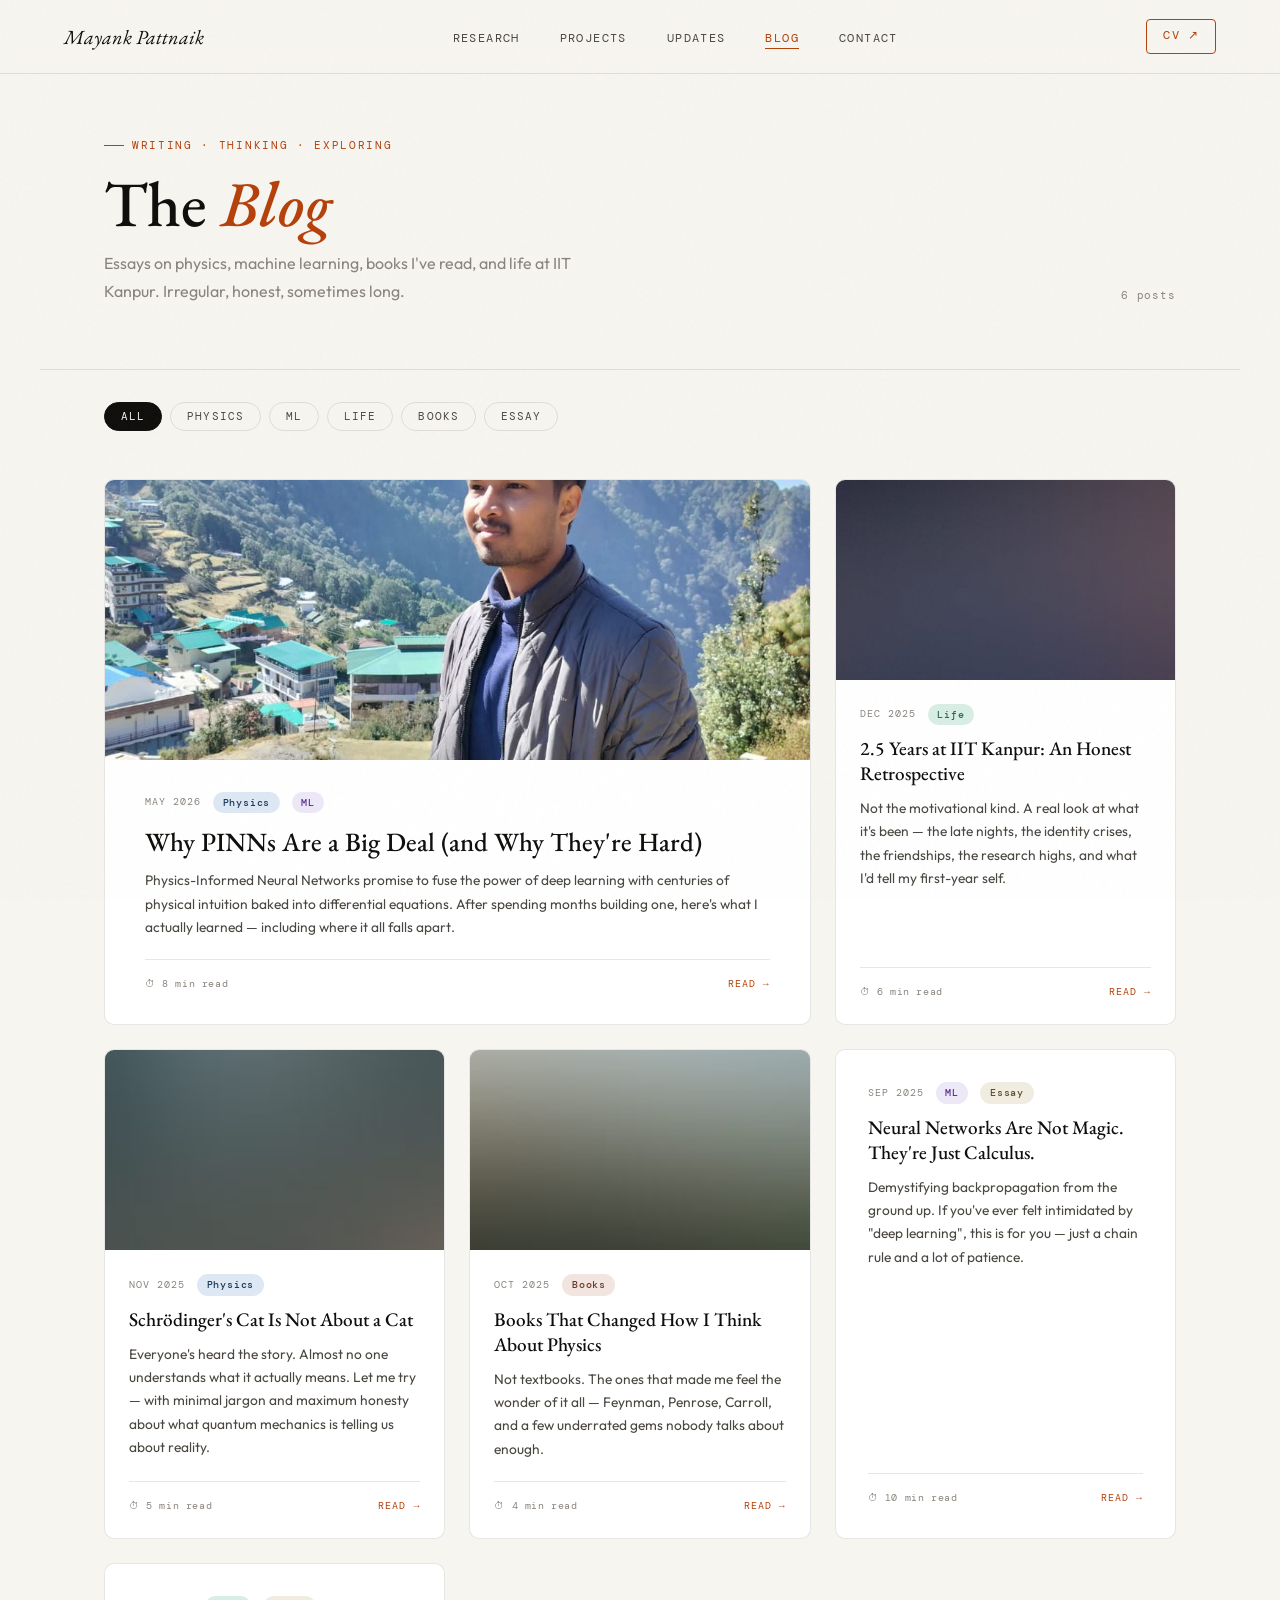
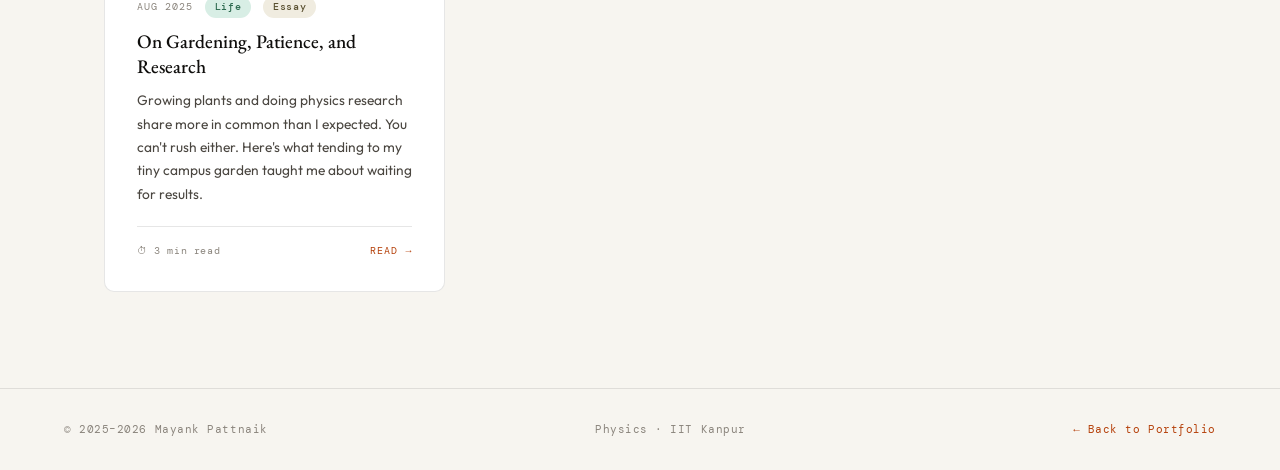
==== blog.html @ 72b33499 "New page added" ====
<!DOCTYPE html>
<html lang="en">
<head>
  <meta charset="UTF-8" />
  <meta name="viewport" content="width=device-width, initial-scale=1.0" />
  <title>Blog — Mayank Pattnaik</title>
  <link rel="preconnect" href="https://fonts.googleapis.com" />
  <link rel="preconnect" href="https://fonts.gstatic.com" crossorigin />
  <link href="https://fonts.googleapis.com/css2?family=EB+Garamond:ital,wght@0,400;0,500;0,600;1,400&family=DM+Mono:wght@300;400;500&family=Outfit:wght@300;400;500;600&display=swap" rel="stylesheet" />
  <style>
    *, *::before, *::after { box-sizing: border-box; margin: 0; padding: 0; }

    :root {
      --ink:      #0f0e0c;
      --ink-soft: #4a4640;
      --ink-mute: #8a847c;
      --paper:    #f7f5f0;
      --paper-2:  #eeeae2;
      --accent:   #b5400a;
      --line:     rgba(15,14,12,0.1);
      --r: 4px;
      --sans: 'Outfit', sans-serif;
      --serif: 'EB Garamond', serif;
      --mono: 'DM Mono', monospace;
    }

    html { scroll-behavior: smooth; }

    body {
      font-family: var(--sans);
      background: var(--paper);
      color: var(--ink);
      line-height: 1.6;
      overflow-x: hidden;
    }

    ::selection { background: var(--accent); color: #fff; }

    /* noise */
    body::before {
      content: '';
      position: fixed;
      inset: 0;
      background-image: url("data:image/svg+xml,%3Csvg viewBox='0 0 256 256' xmlns='http://www.w3.org/2000/svg'%3E%3Cfilter id='n'%3E%3CfeTurbulence type='fractalNoise' baseFrequency='0.9' numOctaves='4' stitchTiles='stitch'/%3E%3C/filter%3E%3Crect width='100%25' height='100%25' filter='url(%23n)' opacity='1'/%3E%3C/svg%3E");
      opacity: 0.025;
      pointer-events: none;
      z-index: 9999;
    }

    /* ── Nav ── */
    nav {
      position: fixed;
      top: 0; left: 0; right: 0;
      z-index: 100;
      display: flex;
      align-items: center;
      justify-content: space-between;
      padding: 1.2rem 4rem;
      background: rgba(247,245,240,0.88);
      backdrop-filter: blur(12px);
      border-bottom: 1px solid var(--line);
      transition: padding 0.3s;
    }

    .nav-logo {
      font-family: var(--serif);
      font-size: 1.25rem;
      font-style: italic;
      color: var(--ink);
      text-decoration: none;
    }

    .nav-links {
      display: flex;
      gap: 2.5rem;
      list-style: none;
    }

    .nav-links a {
      font-family: var(--mono);
      font-size: 0.72rem;
      font-weight: 400;
      letter-spacing: 0.12em;
      text-transform: uppercase;
      color: var(--ink-soft);
      text-decoration: none;
      position: relative;
      transition: color 0.2s;
    }

    .nav-links a::after {
      content: '';
      position: absolute;
      bottom: -3px; left: 0;
      width: 0; height: 1px;
      background: var(--accent);
      transition: width 0.3s ease;
    }

    .nav-links a:hover, .nav-links a.active { color: var(--accent); }
    .nav-links a:hover::after, .nav-links a.active::after { width: 100%; }

    .nav-cv {
      font-family: var(--mono);
      font-size: 0.72rem;
      letter-spacing: 0.1em;
      text-transform: uppercase;
      color: var(--accent);
      text-decoration: none;
      border: 1px solid var(--accent);
      padding: 0.45rem 1rem;
      border-radius: var(--r);
      transition: background 0.2s, color 0.2s;
    }
    .nav-cv:hover { background: var(--accent); color: #fff; }

    /* ── Page Header ── */
    .page-header {
      padding: 8rem 4rem 4rem;
      max-width: 1200px;
      margin: 0 auto;
      display: grid;
      grid-template-columns: 1fr auto;
      align-items: end;
      gap: 2rem;
      border-bottom: 1px solid var(--line);
    }

    .page-tag {
      display: inline-flex;
      align-items: center;
      gap: 0.5rem;
      font-family: var(--mono);
      font-size: 0.7rem;
      letter-spacing: 0.15em;
      text-transform: uppercase;
      color: var(--accent);
      margin-bottom: 1rem;
    }

    .page-tag::before {
      content: '';
      width: 20px; height: 1px;
      background: var(--accent);
    }

    .page-title {
      font-family: var(--serif);
      font-size: clamp(2.5rem, 5vw, 4.5rem);
      font-weight: 500;
      line-height: 1.05;
      color: var(--ink);
    }

    .page-title em {
      font-style: italic;
      color: var(--accent);
    }

    .page-sub {
      font-size: 1rem;
      color: var(--ink-mute);
      margin-top: 0.8rem;
      max-width: 520px;
      line-height: 1.7;
    }

    .post-count {
      font-family: var(--mono);
      font-size: 0.7rem;
      color: var(--ink-mute);
      letter-spacing: 0.08em;
      text-align: right;
    }

    /* ── Filter Tabs ── */
    .filter-bar {
      max-width: 1200px;
      margin: 0 auto;
      padding: 2rem 4rem 0;
      display: flex;
      gap: 0.5rem;
      flex-wrap: wrap;
    }

    .filter-btn {
      font-family: var(--mono);
      font-size: 0.68rem;
      letter-spacing: 0.1em;
      text-transform: uppercase;
      padding: 0.4rem 1rem;
      border: 1px solid var(--line);
      border-radius: 999px;
      background: transparent;
      color: var(--ink-soft);
      cursor: pointer;
      transition: background 0.2s, color 0.2s, border-color 0.2s;
    }

    .filter-btn:hover,
    .filter-btn.active {
      background: var(--ink);
      color: var(--paper);
      border-color: var(--ink);
    }

    .filter-btn[data-tag="Physics"].active { background: #1a3a5c; border-color: #1a3a5c; }
    .filter-btn[data-tag="ML"].active      { background: #5c2d91; border-color: #5c2d91; }
    .filter-btn[data-tag="Life"].active    { background: #2d6a4f; border-color: #2d6a4f; }
    .filter-btn[data-tag="Books"].active   { background: #6b3a2a; border-color: #6b3a2a; }

    /* ── Blog Grid ── */
    .blog-grid {
      max-width: 1200px;
      margin: 0 auto;
      padding: 3rem 4rem 6rem;
      display: grid;
      grid-template-columns: repeat(3, 1fr);
      gap: 1.5rem;
    }

    /* Featured post spans 2 cols */
    .post-card[data-featured="true"] {
      grid-column: span 2;
    }

    .post-card {
      background: #fff;
      border: 1px solid var(--line);
      border-radius: 10px;
      overflow: hidden;
      display: flex;
      flex-direction: column;
      transition: transform 0.3s ease, box-shadow 0.3s ease;
      cursor: pointer;
    }

    .post-card:hover {
      transform: translateY(-6px);
      box-shadow: 0 16px 48px rgba(0,0,0,0.1);
    }

    .post-card[data-featured="true"] .post-body {
      padding: 2rem 2.5rem;
    }

    .post-img {
      width: 100%;
      height: 200px;
      object-fit: cover;
      display: block;
      transition: transform 0.5s ease;
    }

    .post-card[data-featured="true"] .post-img {
      height: 280px;
    }

    .post-card:hover .post-img {
      transform: scale(1.03);
    }

    .post-img-wrap {
      overflow: hidden;
      flex-shrink: 0;
    }

    .post-body {
      padding: 1.5rem;
      display: flex;
      flex-direction: column;
      flex: 1;
    }

    .post-meta {
      display: flex;
      align-items: center;
      gap: 0.75rem;
      margin-bottom: 0.75rem;
      flex-wrap: wrap;
    }

    .post-date {
      font-family: var(--mono);
      font-size: 0.63rem;
      letter-spacing: 0.1em;
      text-transform: uppercase;
      color: var(--ink-mute);
    }

    .post-tag {
      font-family: var(--mono);
      font-size: 0.6rem;
      letter-spacing: 0.08em;
      padding: 0.2rem 0.6rem;
      border-radius: 999px;
      font-weight: 500;
    }

    .tag-Physics { background: #dde8f4; color: #1a3a5c; }
    .tag-ML      { background: #ede8f7; color: #5c2d91; }
    .tag-Life    { background: #d8eee5; color: #2d6a4f; }
    .tag-Books   { background: #f2e4de; color: #6b3a2a; }
    .tag-Essay   { background: #f0ece0; color: #5a5030; }

    .post-title {
      font-family: var(--serif);
      font-size: 1.2rem;
      font-weight: 500;
      color: var(--ink);
      line-height: 1.3;
      margin-bottom: 0.6rem;
      transition: color 0.2s;
    }

    .post-card[data-featured="true"] .post-title {
      font-size: 1.65rem;
    }

    .post-card:hover .post-title { color: var(--accent); }

    .post-excerpt {
      font-size: 0.86rem;
      color: var(--ink-soft);
      line-height: 1.7;
      flex: 1;
    }

    .post-footer {
      display: flex;
      align-items: center;
      justify-content: space-between;
      margin-top: 1.25rem;
      padding-top: 1rem;
      border-top: 1px solid var(--line);
    }

    .read-time {
      font-family: var(--mono);
      font-size: 0.62rem;
      color: var(--ink-mute);
      letter-spacing: 0.06em;
    }

    .read-more {
      font-family: var(--mono);
      font-size: 0.62rem;
      letter-spacing: 0.1em;
      text-transform: uppercase;
      color: var(--accent);
      display: flex;
      align-items: center;
      gap: 0.3rem;
      transition: gap 0.2s;
    }

    .post-card:hover .read-more { gap: 0.55rem; }

    /* empty state */
    .empty-state {
      grid-column: 1 / -1;
      text-align: center;
      padding: 5rem 2rem;
      display: none;
    }

    .empty-state.visible { display: block; }

    .empty-icon { font-size: 3rem; margin-bottom: 1rem; }

    .empty-title {
      font-family: var(--serif);
      font-size: 1.5rem;
      color: var(--ink);
      margin-bottom: 0.5rem;
    }

    .empty-sub {
      font-size: 0.9rem;
      color: var(--ink-mute);
    }

    /* ── Modal ── */
    .modal-overlay {
      position: fixed;
      inset: 0;
      background: rgba(15,14,12,0.6);
      backdrop-filter: blur(6px);
      z-index: 200;
      display: flex;
      align-items: center;
      justify-content: center;
      padding: 2rem;
      opacity: 0;
      pointer-events: none;
      transition: opacity 0.3s;
    }

    .modal-overlay.open {
      opacity: 1;
      pointer-events: all;
    }

    .modal {
      background: var(--paper);
      border-radius: 12px;
      max-width: 720px;
      width: 100%;
      max-height: 85vh;
      overflow-y: auto;
      transform: translateY(24px);
      transition: transform 0.3s;
    }

    .modal-overlay.open .modal { transform: translateY(0); }

    .modal-img {
      width: 100%;
      height: 260px;
      object-fit: cover;
      display: block;
      border-radius: 12px 12px 0 0;
    }

    .modal-body { padding: 2.5rem; }

    .modal-meta {
      display: flex;
      gap: 0.75rem;
      align-items: center;
      margin-bottom: 1.25rem;
      flex-wrap: wrap;
    }

    .modal-title {
      font-family: var(--serif);
      font-size: 2rem;
      font-weight: 500;
      line-height: 1.2;
      color: var(--ink);
      margin-bottom: 1.25rem;
    }

    .modal-content {
      font-size: 1rem;
      color: var(--ink-soft);
      line-height: 1.85;
    }

    .modal-content p { margin-bottom: 1rem; }

    .modal-content p:last-child { margin-bottom: 0; }

    .modal-close {
      position: sticky;
      top: 1rem;
      float: right;
      margin: 1rem 1rem 0 0;
      width: 36px; height: 36px;
      border-radius: 50%;
      border: 1px solid var(--line);
      background: var(--paper);
      font-size: 1.2rem;
      cursor: pointer;
      display: flex;
      align-items: center;
      justify-content: center;
      color: var(--ink-mute);
      transition: background 0.2s, color 0.2s;
      z-index: 10;
    }

    .modal-close:hover { background: var(--ink); color: #fff; }

    /* ── Footer ── */
    footer {
      border-top: 1px solid var(--line);
      padding: 2rem 4rem;
      display: flex;
      align-items: center;
      justify-content: space-between;
      font-family: var(--mono);
      font-size: 0.68rem;
      color: var(--ink-mute);
      letter-spacing: 0.05em;
    }

    /* ── Reveal animation ── */
    .reveal {
      opacity: 0;
      transform: translateY(24px);
      transition: opacity 0.6s ease, transform 0.6s ease;
    }
    .reveal.visible { opacity: 1; transform: translateY(0); }

    /* ── Hidden posts ── */
    .post-card.hidden { display: none; }

    /* ── Responsive ── */
    @media (max-width: 900px) {
      nav { padding: 1rem 1.5rem; }
      .nav-links { display: none; }
      .page-header { padding: 6rem 1.5rem 2.5rem; grid-template-columns: 1fr; }
      .filter-bar { padding: 1.5rem 1.5rem 0; }
      .blog-grid { padding: 2rem 1.5rem 4rem; grid-template-columns: 1fr; }
      .post-card[data-featured="true"] { grid-column: span 1; }
      footer { padding: 1.5rem; flex-direction: column; gap: 0.5rem; text-align: center; }
    }
  </style>
</head>
<body>

  <!-- ── Nav ── -->
  <nav>
    <a href="index.html" class="nav-logo">Mayank Pattnaik</a>
    <ul class="nav-links">
      <li><a href="index.html#research">Research</a></li>
      <li><a href="index.html#projects">Projects</a></li>
      <li><a href="index.html#updates">Updates</a></li>
      <li><a href="blog.html" class="active">Blog</a></li>
      <li><a href="index.html#contact">Contact</a></li>
    </ul>
    <a href="https://drive.google.com/file/d/1lxhaxNELq7_NFgHO3gSdHbSl__xbtHhi/view?usp=sharing" target="_blank" class="nav-cv">CV ↗</a>
  </nav>

  <!-- ── Page Header ── -->
  <div class="page-header reveal">
    <div>
      <div class="page-tag">Writing · Thinking · Exploring</div>
      <h1 class="page-title">The <em>Blog</em></h1>
      <p class="page-sub">Essays on physics, machine learning, books I've read, and life at IIT Kanpur. Irregular, honest, sometimes long.</p>
    </div>
    <div class="post-count" id="post-count">— posts</div>
  </div>

  <!-- ── Filter Bar ── -->
  <div class="filter-bar">
    <button class="filter-btn active" data-tag="All">All</button>
    <button class="filter-btn" data-tag="Physics">Physics</button>
    <button class="filter-btn" data-tag="ML">ML</button>
    <button class="filter-btn" data-tag="Life">Life</button>
    <button class="filter-btn" data-tag="Books">Books</button>
    <button class="filter-btn" data-tag="Essay">Essay</button>
  </div>

  <!-- ── Blog Grid ── -->
  <div class="blog-grid" id="blog-grid">

    <!-- Post 1 – Featured -->
    <article class="post-card reveal" data-featured="true" data-tags="Physics,ML">
      <div class="post-img-wrap">
        <img src="images/pic01a.jpg" alt="PINNs" class="post-img" />
      </div>
      <div class="post-body">
        <div class="post-meta">
          <span class="post-date">May 2026</span>
          <span class="post-tag tag-Physics">Physics</span>
          <span class="post-tag tag-ML">ML</span>
        </div>
        <div class="post-title">Why PINNs Are a Big Deal (and Why They're Hard)</div>
        <p class="post-excerpt">Physics-Informed Neural Networks promise to fuse the power of deep learning with centuries of physical intuition baked into differential equations. After spending months building one, here's what I actually learned — including where it all falls apart.</p>
        <div class="post-footer">
          <span class="read-time">⏱ 8 min read</span>
          <span class="read-more">Read →</span>
        </div>
      </div>
    </article>

    <!-- Post 2 -->
    <article class="post-card reveal" data-tags="Life">
      <div class="post-img-wrap">
        <img src="images/pic04.jpg" alt="IIT Life" class="post-img" />
      </div>
      <div class="post-body">
        <div class="post-meta">
          <span class="post-date">Dec 2025</span>
          <span class="post-tag tag-Life">Life</span>
        </div>
        <div class="post-title">2.5 Years at IIT Kanpur: An Honest Retrospective</div>
        <p class="post-excerpt">Not the motivational kind. A real look at what it's been — the late nights, the identity crises, the friendships, the research highs, and what I'd tell my first-year self.</p>
        <div class="post-footer">
          <span class="read-time">⏱ 6 min read</span>
          <span class="read-more">Read →</span>
        </div>
      </div>
    </article>

    <!-- Post 3 -->
    <article class="post-card reveal" data-tags="Physics">
      <div class="post-img-wrap">
        <img src="images/pic05.jpg" alt="Quantum" class="post-img" />
      </div>
      <div class="post-body">
        <div class="post-meta">
          <span class="post-date">Nov 2025</span>
          <span class="post-tag tag-Physics">Physics</span>
        </div>
        <div class="post-title">Schrödinger's Cat Is Not About a Cat</div>
        <p class="post-excerpt">Everyone's heard the story. Almost no one understands what it actually means. Let me try — with minimal jargon and maximum honesty about what quantum mechanics is telling us about reality.</p>
        <div class="post-footer">
          <span class="read-time">⏱ 5 min read</span>
          <span class="read-more">Read →</span>
        </div>
      </div>
    </article>

    <!-- Post 4 -->
    <article class="post-card reveal" data-tags="Books">
      <div class="post-img-wrap">
        <img src="images/pic06.jpg" alt="Books" class="post-img" />
      </div>
      <div class="post-body">
        <div class="post-meta">
          <span class="post-date">Oct 2025</span>
          <span class="post-tag tag-Books">Books</span>
        </div>
        <div class="post-title">Books That Changed How I Think About Physics</div>
        <p class="post-excerpt">Not textbooks. The ones that made me feel the wonder of it all — Feynman, Penrose, Carroll, and a few underrated gems nobody talks about enough.</p>
        <div class="post-footer">
          <span class="read-time">⏱ 4 min read</span>
          <span class="read-more">Read →</span>
        </div>
      </div>
    </article>

    <!-- Post 5 -->
    <article class="post-card reveal" data-tags="ML,Essay">
      <div class="post-body" style="padding:2rem;">
        <div class="post-meta">
          <span class="post-date">Sep 2025</span>
          <span class="post-tag tag-ML">ML</span>
          <span class="post-tag tag-Essay">Essay</span>
        </div>
        <div class="post-title">Neural Networks Are Not Magic. They're Just Calculus.</div>
        <p class="post-excerpt">Demystifying backpropagation from the ground up. If you've ever felt intimidated by "deep learning", this is for you — just a chain rule and a lot of patience.</p>
        <div class="post-footer">
          <span class="read-time">⏱ 10 min read</span>
          <span class="read-more">Read →</span>
        </div>
      </div>
    </article>

    <!-- Post 6 -->
    <article class="post-card reveal" data-tags="Life,Essay">
      <div class="post-body" style="padding:2rem;">
        <div class="post-meta">
          <span class="post-date">Aug 2025</span>
          <span class="post-tag tag-Life">Life</span>
          <span class="post-tag tag-Essay">Essay</span>
        </div>
        <div class="post-title">On Gardening, Patience, and Research</div>
        <p class="post-excerpt">Growing plants and doing physics research share more in common than I expected. You can't rush either. Here's what tending to my tiny campus garden taught me about waiting for results.</p>
        <div class="post-footer">
          <span class="read-time">⏱ 3 min read</span>
          <span class="read-more">Read →</span>
        </div>
      </div>
    </article>

    <!-- Empty State -->
    <div class="empty-state" id="empty-state">
      <div class="empty-icon">🔭</div>
      <div class="empty-title">No posts in this category yet</div>
      <p class="empty-sub">Check back soon — more writing is on the way.</p>
    </div>

  </div>

  <!-- ── Modal ── -->
  <div class="modal-overlay" id="modal-overlay">
    <div class="modal" id="modal">
      <button class="modal-close" id="modal-close">✕</button>
      <img src="" alt="" class="modal-img" id="modal-img" style="display:none;" />
      <div class="modal-body">
        <div class="modal-meta" id="modal-meta"></div>
        <div class="modal-title" id="modal-title"></div>
        <div class="modal-content" id="modal-content"></div>
      </div>
    </div>
  </div>

  <!-- ── Footer ── -->
  <footer>
    <span>© 2025–2026 Mayank Pattnaik</span>
    <span>Physics · IIT Kanpur</span>
    <a href="index.html" style="color:var(--accent);text-decoration:none;">← Back to Portfolio</a>
  </footer>

  <script>
    // ── Post content data ──────────────────────────────────────────
    const postContent = [
      {
        title: "Why PINNs Are a Big Deal (and Why They're Hard)",
        date: "May 2026",
        tags: ["Physics", "ML"],
        img: "images/pic01a.jpg",
        readTime: "8 min read",
        body: `
          <p>Physics-Informed Neural Networks — or PINNs — occupy a peculiar and exciting space in modern machine learning. On one hand, they are neural networks: universal function approximators trained via gradient descent. On the other, they are deeply tied to the physics of a problem through the loss function, which encodes the governing differential equations directly.</p>
          <p>When I started my project on applying PINNs to dynamic oscillator systems, I thought it would be a matter of plugging in the equations and watching the network learn. I was wrong — beautifully, instructively wrong.</p>
          <p>The core idea is elegant. A PINN is trained not just to match data, but to satisfy a PDE (or ODE) at a set of "collocation points" sampled in the domain. The physics residual — how much the network's output violates the equation — becomes part of the loss. This is what makes PINNs different: they don't need labeled training data at every point. The physics fills in the gaps.</p>
          <p>But here's where it gets tricky. The loss landscape of a PINN is far more complex than a standard regression network. You're balancing multiple competing objectives — the data loss, the physics loss, and the boundary/initial condition loss — and they don't always agree on what the network should do. Hyper-parameter sensitivity is brutal. Learning rate, collocation point density, network depth — all of it matters enormously.</p>
          <p>Still, when it works, it's genuinely magical. Watching a network learn the trajectory of a damped oscillator without ever seeing labeled intermediate states — just from the differential equation and a few initial conditions — felt like a small miracle. I'm convinced PINNs are going to be increasingly important in scientific computing. The rough edges will smooth out.</p>
        `
      },
      {
        title: "2.5 Years at IIT Kanpur: An Honest Retrospective",
        date: "Dec 2025",
        tags: ["Life"],
        img: "images/pic04.jpg",
        readTime: "6 min read",
        body: `
          <p>I'm not going to write the version of this post that sounds like a LinkedIn highlight reel. You've read enough of those. This is the honest one.</p>
          <p>IIT Kanpur is extraordinary, and it is exhausting. Those two things are not contradictory — in fact, they are deeply intertwined. The same environment that pushes you to grow past what you thought you could do will, on some days, make you question whether you belong here at all.</p>
          <p>My first year was survival mode. Adjusting to the pace, the culture, the sheer density of smart, driven people around you. It took me a long time to stop comparing myself and start building something that felt like mine.</p>
          <p>The research came in second year, almost by accident — a conversation after a lecture, a professor who took a chance, a problem that lit something up in me. That's when IIT Kanpur started feeling less like a gauntlet and more like the place I was supposed to be.</p>
          <p>Third year brought InterIIT, late nights, a 2nd place finish, and the strange pride of doing something hard with people you trust. It also brought a lot of quiet — time to read, to garden, to figure out what I actually want from physics and from life.</p>
          <p>If you're an incoming student reading this: it will be hard. That's not a warning, it's a promise. The hard parts are what shape you.</p>
        `
      },
      {
        title: "Schrödinger's Cat Is Not About a Cat",
        date: "Nov 2025",
        tags: ["Physics"],
        img: "images/pic05.jpg",
        readTime: "5 min read",
        body: `
          <p>Erwin Schrödinger didn't love cats. He invented the cat thought experiment to illustrate how absurd quantum mechanics becomes when you try to apply it to the macroscopic world — it was a reductio ad absurdum, not a statement about feline welfare.</p>
          <p>Here's the actual point. In quantum mechanics, a particle can exist in a superposition of states — spin up and spin down simultaneously — until it is measured. The act of measurement collapses the superposition into one definite outcome. This is weird, but it's experimentally confirmed at the atomic level.</p>
          <p>Schrödinger's question was: what happens when you link a quantum event to a macroscopic object? In his thought experiment, the decay of a radioactive atom (a quantum event) is connected to a mechanism that releases poison gas, which kills a cat. Before you open the box, the atom is in superposition — decayed and not-decayed. Does that mean the cat is simultaneously alive and dead?</p>
          <p>The point he was making: quantum mechanics, taken literally, predicts something absurd at human scales. Either the theory breaks down somewhere between atoms and cats, or our intuitions about reality are deeply wrong, or measurement means something very different than we think.</p>
          <p>We still don't have a fully satisfying answer. That's what makes it one of the most important unsolved questions in physics — not a fun piece of trivia, but a genuine wound in our understanding of the universe.</p>
        `
      },
      {
        title: "Books That Changed How I Think About Physics",
        date: "Oct 2025",
        tags: ["Books"],
        img: "images/pic06.jpg",
        readTime: "4 min read",
        body: `
          <p>The Feynman Lectures on Physics are the obvious one, so I'll mention them briefly and move on: yes, read them, no they are not as easy as people claim, yes they're worth it.</p>
          <p><em>The Road to Reality</em> by Roger Penrose is the book I return to most often. It's 1000 pages long, covers everything from complex numbers to quantum gravity, and does not condescend. Penrose trusts you to rise to the material. Not all of it will click on a first read. That's the point.</p>
          <p><em>Something Deeply Hidden</em> by Sean Carroll is the best popular treatment of the Many Worlds Interpretation I've encountered. Whether or not you buy the interpretation, Carroll's clarity about what quantum mechanics actually says — versus what popularisers claim it says — is genuinely useful.</p>
          <p><em>The Elegant Universe</em> by Brian Greene turned me onto string theory when I was 15. I'm more skeptical of it now than I was then, but the experience of reading a book that makes you feel the beauty of theoretical physics is irreplaceable.</p>
          <p>Underrated mention: <em>Quantum Theory Cannot Hurt You</em> by Marcus Chown. Short, funny, surprisingly accurate. Good for days when you need physics to feel fun again.</p>
        `
      },
      {
        title: "Neural Networks Are Not Magic. They're Just Calculus.",
        date: "Sep 2025",
        tags: ["ML", "Essay"],
        img: null,
        readTime: "10 min read",
        body: `
          <p>Somewhere along the way, "deep learning" acquired a mystique it doesn't deserve. People speak of neural networks as if they are black boxes operating on principles beyond human understanding. This is both wrong and unhelpful — especially for physicists, who already have all the mathematical tools they need.</p>
          <p>Let me build a neural network from scratch, conceptually, using nothing but things you probably already know.</p>
          <p>A neural network is a parameterized function. You put numbers in, apply a series of linear transformations and non-linearities, and get numbers out. The parameters — the weights and biases — are what the network "learns".</p>
          <p>Training is the process of adjusting those parameters to make the network's output match desired outputs on a dataset. We do this by defining a loss function — a scalar that measures how wrong the network is — and then computing its gradient with respect to all the parameters. This is backpropagation, and it is just the chain rule of calculus applied recursively through the network's layers.</p>
          <p>Gradient descent then nudges each parameter in the direction that reduces the loss. Do this enough times on enough data, and the network gets good at the task. That's it. No magic. Lots of linear algebra, lots of calculus, and a great deal of careful engineering around the details.</p>
          <p>The interesting questions — why do these networks generalize so well? why do they find good solutions in such high-dimensional spaces? — are genuinely hard and still open. But the mechanics are not mysterious.</p>
        `
      },
      {
        title: "On Gardening, Patience, and Research",
        date: "Aug 2025",
        tags: ["Life", "Essay"],
        img: null,
        readTime: "3 min read",
        body: `
          <p>I keep a small garden in my room at IIT Kanpur. A few pots on the windowsill: basil, a stubborn money plant, and something I grew from a mystery seed that turned out to be tomatoes. Nobody told me academic life would involve tending plants, but here we are.</p>
          <p>The thing about plants is that they operate on their own schedule. You can water them, give them light, adjust the soil — but you cannot make them grow faster by wanting it harder. There is a minimum time that must pass. All you can do is create good conditions and wait.</p>
          <p>Research is the same. You read, you think, you run experiments, you discuss — but the insight comes when it comes. The breakthrough doesn't respect deadlines. The best you can do is show up consistently, do the work, and create the conditions for understanding to grow.</p>
          <p>I've started thinking of my research like my tomato plant. Some days it looks like nothing is happening. Then one day there's a flower, and then a fruit. The growth was happening the whole time; I just couldn't see it.</p>
          <p>If you're in a slow stretch with your work: keep watering it. The fruit is coming.</p>
        `
      }
    ];

    // ── Attach click handlers ──────────────────────────────────────
    const cards = document.querySelectorAll('.post-card');
    const overlay = document.getElementById('modal-overlay');
    const modalImg = document.getElementById('modal-img');
    const modalMeta = document.getElementById('modal-meta');
    const modalTitle = document.getElementById('modal-title');
    const modalContent = document.getElementById('modal-content');
    const modalClose = document.getElementById('modal-close');

    cards.forEach((card, i) => {
      card.addEventListener('click', () => {
        const post = postContent[i];
        if (!post) return;

        if (post.img) {
          modalImg.src = post.img;
          modalImg.style.display = 'block';
        } else {
          modalImg.style.display = 'none';
        }

        modalMeta.innerHTML = `
          <span class="post-date">${post.date}</span>
          ${post.tags.map(t => `<span class="post-tag tag-${t}">${t}</span>`).join('')}
          <span class="read-time">${post.readTime}</span>
        `;
        modalTitle.textContent = post.title;
        modalContent.innerHTML = post.body;
        overlay.classList.add('open');
        document.body.style.overflow = 'hidden';
      });
    });

    modalClose.addEventListener('click', closeModal);
    overlay.addEventListener('click', (e) => { if (e.target === overlay) closeModal(); });
    document.addEventListener('keydown', (e) => { if (e.key === 'Escape') closeModal(); });

    function closeModal() {
      overlay.classList.remove('open');
      document.body.style.overflow = '';
    }

    // ── Filter ─────────────────────────────────────────────────────
    const filterBtns = document.querySelectorAll('.filter-btn');
    const emptyState = document.getElementById('empty-state');
    const postCount = document.getElementById('post-count');

    filterBtns.forEach(btn => {
      btn.addEventListener('click', () => {
        filterBtns.forEach(b => b.classList.remove('active'));
        btn.classList.add('active');

        const tag = btn.dataset.tag;
        let visible = 0;

        cards.forEach(card => {
          const tags = card.dataset.tags || '';
          const show = tag === 'All' || tags.includes(tag);
          card.classList.toggle('hidden', !show);
          if (show) visible++;
        });

        emptyState.classList.toggle('visible', visible === 0);
        postCount.textContent = `${visible} post${visible !== 1 ? 's' : ''}`;
      });
    });

    // Initial count
    postCount.textContent = `${cards.length} posts`;

    // ── Scroll reveal ──────────────────────────────────────────────
    const observer = new IntersectionObserver((entries) => {
      entries.forEach((entry, i) => {
        if (entry.isIntersecting) {
          entry.target.style.transitionDelay = (i % 3) * 0.1 + 's';
          entry.target.classList.add('visible');
          observer.unobserve(entry.target);
        }
      });
    }, { threshold: 0.08 });

    document.querySelectorAll('.reveal').forEach(el => observer.observe(el));

    // Nav shrink
    const nav = document.querySelector('nav');
    window.addEventListener('scroll', () => {
      nav.style.padding = window.scrollY > 60 ? '0.7rem 4rem' : '1.2rem 4rem';
    });
  </script>
</body>
</html>
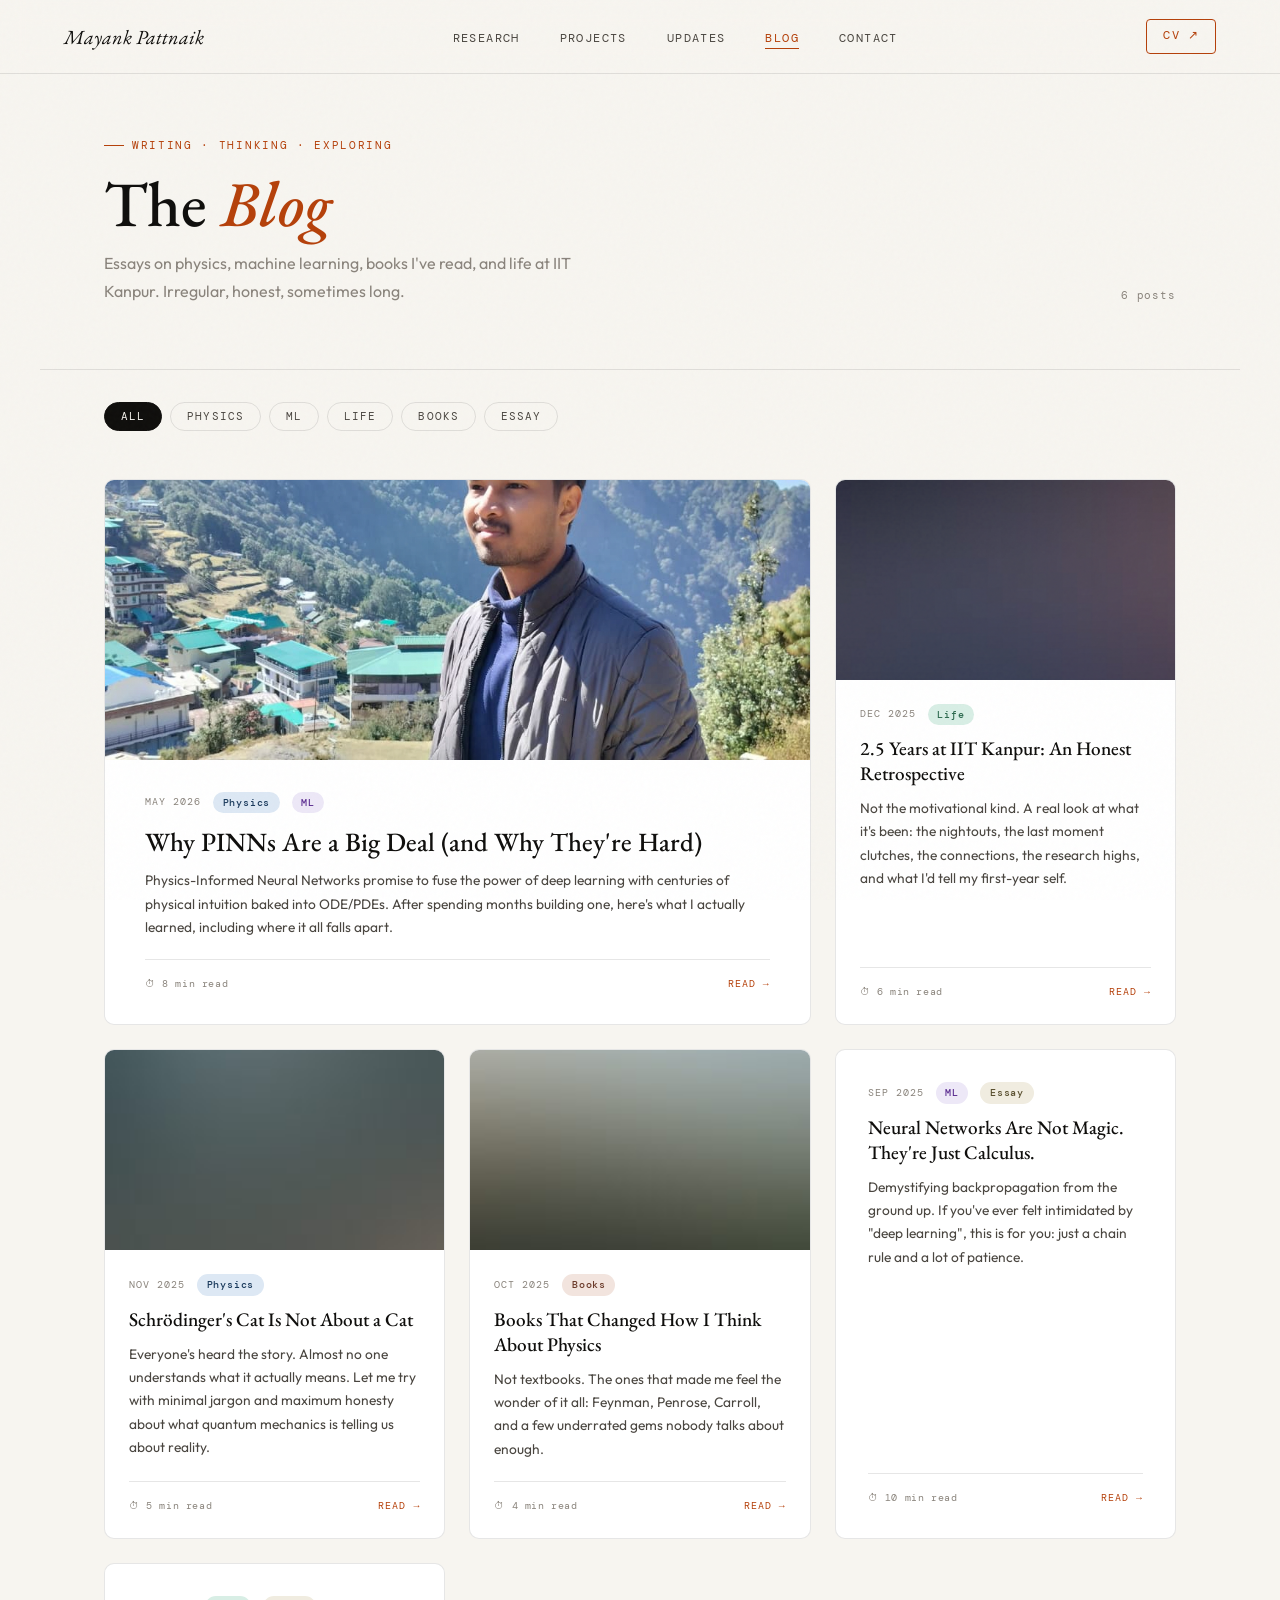
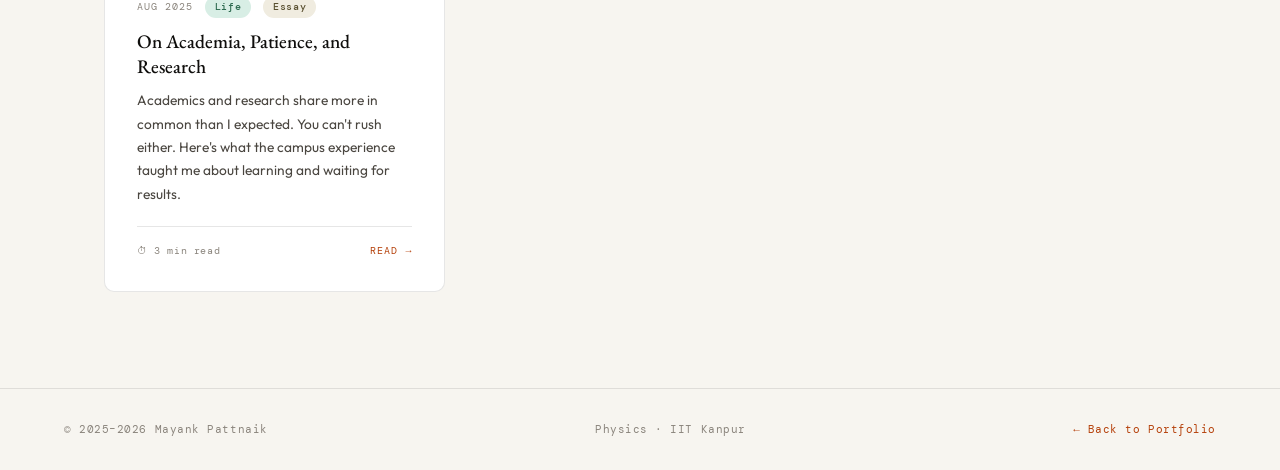
==== commit fae13917: "Updates Co-authored-by: Copilot <copilot@github.com>" ====
--- a/blog.html
+++ b/blog.html
@@ -558,7 +558,7 @@
           <span class="post-tag tag-ML">ML</span>
         </div>
         <div class="post-title">Why PINNs Are a Big Deal (and Why They're Hard)</div>
-        <p class="post-excerpt">Physics-Informed Neural Networks promise to fuse the power of deep learning with centuries of physical intuition baked into differential equations. After spending months building one, here's what I actually learned — including where it all falls apart.</p>
+        <p class="post-excerpt">Physics-Informed Neural Networks promise to fuse the power of deep learning with centuries of physical intuition baked into ODE/PDEs. After spending months building one, here's what I actually learned, including where it all falls apart.</p>
         <div class="post-footer">
           <span class="read-time">⏱ 8 min read</span>
           <span class="read-more">Read →</span>
@@ -577,7 +577,7 @@
           <span class="post-tag tag-Life">Life</span>
         </div>
         <div class="post-title">2.5 Years at IIT Kanpur: An Honest Retrospective</div>
-        <p class="post-excerpt">Not the motivational kind. A real look at what it's been — the late nights, the identity crises, the friendships, the research highs, and what I'd tell my first-year self.</p>
+        <p class="post-excerpt">Not the motivational kind. A real look at what it's been: the nightouts, the last moment clutches, the connections, the research highs, and what I'd tell my first-year self.</p>
         <div class="post-footer">
           <span class="read-time">⏱ 6 min read</span>
           <span class="read-more">Read →</span>
@@ -596,7 +596,7 @@
           <span class="post-tag tag-Physics">Physics</span>
         </div>
         <div class="post-title">Schrödinger's Cat Is Not About a Cat</div>
-        <p class="post-excerpt">Everyone's heard the story. Almost no one understands what it actually means. Let me try — with minimal jargon and maximum honesty about what quantum mechanics is telling us about reality.</p>
+        <p class="post-excerpt">Everyone's heard the story. Almost no one understands what it actually means. Let me try with minimal jargon and maximum honesty about what quantum mechanics is telling us about reality.</p>
         <div class="post-footer">
           <span class="read-time">⏱ 5 min read</span>
           <span class="read-more">Read →</span>
@@ -615,7 +615,7 @@
           <span class="post-tag tag-Books">Books</span>
         </div>
         <div class="post-title">Books That Changed How I Think About Physics</div>
-        <p class="post-excerpt">Not textbooks. The ones that made me feel the wonder of it all — Feynman, Penrose, Carroll, and a few underrated gems nobody talks about enough.</p>
+        <p class="post-excerpt">Not textbooks. The ones that made me feel the wonder of it all: Feynman, Penrose, Carroll, and a few underrated gems nobody talks about enough.</p>
         <div class="post-footer">
           <span class="read-time">⏱ 4 min read</span>
           <span class="read-more">Read →</span>
@@ -632,7 +632,7 @@
           <span class="post-tag tag-Essay">Essay</span>
         </div>
         <div class="post-title">Neural Networks Are Not Magic. They're Just Calculus.</div>
-        <p class="post-excerpt">Demystifying backpropagation from the ground up. If you've ever felt intimidated by "deep learning", this is for you — just a chain rule and a lot of patience.</p>
+        <p class="post-excerpt">Demystifying backpropagation from the ground up. If you've ever felt intimidated by "deep learning", this is for you: just a chain rule and a lot of patience.</p>
         <div class="post-footer">
           <span class="read-time">⏱ 10 min read</span>
           <span class="read-more">Read →</span>
@@ -648,8 +648,8 @@
           <span class="post-tag tag-Life">Life</span>
           <span class="post-tag tag-Essay">Essay</span>
         </div>
-        <div class="post-title">On Gardening, Patience, and Research</div>
-        <p class="post-excerpt">Growing plants and doing physics research share more in common than I expected. You can't rush either. Here's what tending to my tiny campus garden taught me about waiting for results.</p>
+        <div class="post-title">On Academia, Patience, and Research</div>
+        <p class="post-excerpt">Academics and research share more in common than I expected. You can't rush either. Here's what the campus experience taught me about learning and waiting for results.</p>
         <div class="post-footer">
           <span class="read-time">⏱ 3 min read</span>
           <span class="read-more">Read →</span>
@@ -691,16 +691,16 @@
     const postContent = [
       {
         title: "Why PINNs Are a Big Deal (and Why They're Hard)",
-        date: "May 2026",
+        date: "Dec 2025",
         tags: ["Physics", "ML"],
         img: "images/pic01a.jpg",
         readTime: "8 min read",
         body: `
-          <p>Physics-Informed Neural Networks — or PINNs — occupy a peculiar and exciting space in modern machine learning. On one hand, they are neural networks: universal function approximators trained via gradient descent. On the other, they are deeply tied to the physics of a problem through the loss function, which encodes the governing differential equations directly.</p>
-          <p>When I started my project on applying PINNs to dynamic oscillator systems, I thought it would be a matter of plugging in the equations and watching the network learn. I was wrong — beautifully, instructively wrong.</p>
-          <p>The core idea is elegant. A PINN is trained not just to match data, but to satisfy a PDE (or ODE) at a set of "collocation points" sampled in the domain. The physics residual — how much the network's output violates the equation — becomes part of the loss. This is what makes PINNs different: they don't need labeled training data at every point. The physics fills in the gaps.</p>
-          <p>But here's where it gets tricky. The loss landscape of a PINN is far more complex than a standard regression network. You're balancing multiple competing objectives — the data loss, the physics loss, and the boundary/initial condition loss — and they don't always agree on what the network should do. Hyper-parameter sensitivity is brutal. Learning rate, collocation point density, network depth — all of it matters enormously.</p>
-          <p>Still, when it works, it's genuinely magical. Watching a network learn the trajectory of a damped oscillator without ever seeing labeled intermediate states — just from the differential equation and a few initial conditions — felt like a small miracle. I'm convinced PINNs are going to be increasingly important in scientific computing. The rough edges will smooth out.</p>
+          <p>Physics-Informed Neural Networks, or PINNs, occupy a peculiar and exciting space in modern machine learning. On one hand, they are neural networks: universal function approximators trained via gradient descent. On the other, they are deeply tied to the physics of a problem through the loss function, which encodes the governing differential equations directly.</p>
+          <p>When I started my project on applying PINNs to dynamic oscillator systems, I thought it would be a matter of plugging in the equations and watching the network learn. I was wrong; beautifully, instructively wrong.</p>
+          <p>The core idea is elegant. A PINN is trained not just to match data, but to satisfy a PDE (or ODE) at a set of "collocation points" sampled in the domain. The physics residual: how much the network's output violates the equation & becomes part of the loss. This is what makes PINNs different: they don't need labeled training data at every point. The physics fills in the gaps.</p>
+          <p>But here's where it gets tricky. The loss landscape of a PINN is far more complex than a standard regression network. You're balancing multiple competing objectives: the data loss, the physics loss, and the boundary/initial condition loss and they don't always agree on what the network should do. Hyper-parameter sensitivity is brutal. Learning rate, collocation point density, network depth, all of it matters enormously.</p>
+          <p>Still, when it works, it's genuinely magical. Watching a network learn the trajectory of a damped oscillator without ever seeing labeled intermediate states, just from the differential equation and a few initial conditions felt like a small miracle. I'm convinced PINNs are going to be increasingly important in scientific computing. The rough edges will smooth out.</p>
         `
       },
       {
@@ -711,10 +711,10 @@
         readTime: "6 min read",
         body: `
           <p>I'm not going to write the version of this post that sounds like a LinkedIn highlight reel. You've read enough of those. This is the honest one.</p>
-          <p>IIT Kanpur is extraordinary, and it is exhausting. Those two things are not contradictory — in fact, they are deeply intertwined. The same environment that pushes you to grow past what you thought you could do will, on some days, make you question whether you belong here at all.</p>
+          <p>IIT Kanpur is extraordinary, and it is exhausting. Those two things are not contradictory, in fact, they are deeply intertwined. The same environment that pushes you to grow past what you thought you could do will, on some days, make you question whether you belong here at all.</p>
           <p>My first year was survival mode. Adjusting to the pace, the culture, the sheer density of smart, driven people around you. It took me a long time to stop comparing myself and start building something that felt like mine.</p>
-          <p>The research came in second year, almost by accident — a conversation after a lecture, a professor who took a chance, a problem that lit something up in me. That's when IIT Kanpur started feeling less like a gauntlet and more like the place I was supposed to be.</p>
-          <p>Third year brought InterIIT, late nights, a 2nd place finish, and the strange pride of doing something hard with people you trust. It also brought a lot of quiet — time to read, to garden, to figure out what I actually want from physics and from life.</p>
+          <p>The research came in second year, almost by accident, a conversation after a lecture, a professor who took a chance, a problem that lit something up in me. That's when IIT Kanpur started feeling less like a gauntlet and more like the place I was supposed to be.</p>
+          <p>Second year brought InterIIT, late nights, a 2nd place finish, and the strange pride of doing something hard with people you trust. It also brought a lot of quiet time to read, to figure out what I actually want from physics and from life.</p>
           <p>If you're an incoming student reading this: it will be hard. That's not a warning, it's a promise. The hard parts are what shape you.</p>
         `
       },
@@ -725,11 +725,11 @@
         img: "images/pic05.jpg",
         readTime: "5 min read",
         body: `
-          <p>Erwin Schrödinger didn't love cats. He invented the cat thought experiment to illustrate how absurd quantum mechanics becomes when you try to apply it to the macroscopic world — it was a reductio ad absurdum, not a statement about feline welfare.</p>
-          <p>Here's the actual point. In quantum mechanics, a particle can exist in a superposition of states — spin up and spin down simultaneously — until it is measured. The act of measurement collapses the superposition into one definite outcome. This is weird, but it's experimentally confirmed at the atomic level.</p>
-          <p>Schrödinger's question was: what happens when you link a quantum event to a macroscopic object? In his thought experiment, the decay of a radioactive atom (a quantum event) is connected to a mechanism that releases poison gas, which kills a cat. Before you open the box, the atom is in superposition — decayed and not-decayed. Does that mean the cat is simultaneously alive and dead?</p>
+          <p>Erwin Schrödinger didn't love cats. He invented the cat thought experiment to illustrate how absurd quantum mechanics becomes when you try to apply it to the macroscopic world, it was a reductio ad absurdum, not a statement about feline welfare.</p>
+          <p>Here's the actual point. In quantum mechanics, a particle can exist in a superposition of states, spin up and spin down simultaneously, until it is measured. The act of measurement collapses the superposition into one definite outcome. This is weird, but it's experimentally confirmed at the atomic level.</p>
+          <p>Schrödinger's question was: what happens when you link a quantum event to a macroscopic object? In his thought experiment, the decay of a radioactive atom (a quantum event) is connected to a mechanism that releases poison gas, which kills a cat. Before you open the box, the atom is in superposition: decayed and not-decayed. Does that mean the cat is simultaneously alive and dead?</p>
           <p>The point he was making: quantum mechanics, taken literally, predicts something absurd at human scales. Either the theory breaks down somewhere between atoms and cats, or our intuitions about reality are deeply wrong, or measurement means something very different than we think.</p>
-          <p>We still don't have a fully satisfying answer. That's what makes it one of the most important unsolved questions in physics — not a fun piece of trivia, but a genuine wound in our understanding of the universe.</p>
+          <p>We still don't have a fully satisfying answer. That's what makes it one of the most important unsolved questions in physics, not a fun piece of trivia, but a genuine wound in our understanding of the universe.</p>
         `
       },
       {
@@ -741,7 +741,7 @@
         body: `
           <p>The Feynman Lectures on Physics are the obvious one, so I'll mention them briefly and move on: yes, read them, no they are not as easy as people claim, yes they're worth it.</p>
           <p><em>The Road to Reality</em> by Roger Penrose is the book I return to most often. It's 1000 pages long, covers everything from complex numbers to quantum gravity, and does not condescend. Penrose trusts you to rise to the material. Not all of it will click on a first read. That's the point.</p>
-          <p><em>Something Deeply Hidden</em> by Sean Carroll is the best popular treatment of the Many Worlds Interpretation I've encountered. Whether or not you buy the interpretation, Carroll's clarity about what quantum mechanics actually says — versus what popularisers claim it says — is genuinely useful.</p>
+          <p><em>Something Deeply Hidden</em> by Sean Carroll is the best popular treatment of the Many Worlds Interpretation I've encountered. Whether or not you buy the interpretation, Carroll's clarity about what quantum mechanics actually says, versus what popularisers claim it says, is genuinely useful.</p>
           <p><em>The Elegant Universe</em> by Brian Greene turned me onto string theory when I was 15. I'm more skeptical of it now than I was then, but the experience of reading a book that makes you feel the beauty of theoretical physics is irreplaceable.</p>
           <p>Underrated mention: <em>Quantum Theory Cannot Hurt You</em> by Marcus Chown. Short, funny, surprisingly accurate. Good for days when you need physics to feel fun again.</p>
         `
@@ -753,25 +753,25 @@
         img: null,
         readTime: "10 min read",
         body: `
-          <p>Somewhere along the way, "deep learning" acquired a mystique it doesn't deserve. People speak of neural networks as if they are black boxes operating on principles beyond human understanding. This is both wrong and unhelpful — especially for physicists, who already have all the mathematical tools they need.</p>
+          <p>Somewhere along the way, "deep learning" acquired a mystique it doesn't deserve. People speak of neural networks as if they are black boxes operating on principles beyond human understanding. This is both wrong and unhelpful, especially for physicists, who already have all the mathematical tools they need.</p>
           <p>Let me build a neural network from scratch, conceptually, using nothing but things you probably already know.</p>
-          <p>A neural network is a parameterized function. You put numbers in, apply a series of linear transformations and non-linearities, and get numbers out. The parameters — the weights and biases — are what the network "learns".</p>
-          <p>Training is the process of adjusting those parameters to make the network's output match desired outputs on a dataset. We do this by defining a loss function — a scalar that measures how wrong the network is — and then computing its gradient with respect to all the parameters. This is backpropagation, and it is just the chain rule of calculus applied recursively through the network's layers.</p>
+          <p>A neural network is a parameterized function. You put numbers in, apply a series of linear transformations and non-linearities, and get numbers out. The parameters, the weights and biases, are what the network "learns".</p>
+          <p>Training is the process of adjusting those parameters to make the network's output match desired outputs on a dataset. We do this by defining a loss function, a scalar that measures how wrong the network is, and then computing its gradient with respect to all the parameters. This is backpropagation, and it is just the chain rule of calculus applied recursively through the network's layers.</p>
           <p>Gradient descent then nudges each parameter in the direction that reduces the loss. Do this enough times on enough data, and the network gets good at the task. That's it. No magic. Lots of linear algebra, lots of calculus, and a great deal of careful engineering around the details.</p>
-          <p>The interesting questions — why do these networks generalize so well? why do they find good solutions in such high-dimensional spaces? — are genuinely hard and still open. But the mechanics are not mysterious.</p>
+          <p>The interesting questions: why do these networks generalize so well? why do they find good solutions in such high-dimensional spaces?, are genuinely hard and still open. But the mechanics are not mysterious.</p>
         `
       },
       {
-        title: "On Gardening, Patience, and Research",
+        title: "On Academia, Patience, and Research",
         date: "Aug 2025",
         tags: ["Life", "Essay"],
         img: null,
         readTime: "3 min read",
         body: `
-          <p>I keep a small garden in my room at IIT Kanpur. A few pots on the windowsill: basil, a stubborn money plant, and something I grew from a mystery seed that turned out to be tomatoes. Nobody told me academic life would involve tending plants, but here we are.</p>
-          <p>The thing about plants is that they operate on their own schedule. You can water them, give them light, adjust the soil — but you cannot make them grow faster by wanting it harder. There is a minimum time that must pass. All you can do is create good conditions and wait.</p>
-          <p>Research is the same. You read, you think, you run experiments, you discuss — but the insight comes when it comes. The breakthrough doesn't respect deadlines. The best you can do is show up consistently, do the work, and create the conditions for understanding to grow.</p>
-          <p>I've started thinking of my research like my tomato plant. Some days it looks like nothing is happening. Then one day there's a flower, and then a fruit. The growth was happening the whole time; I just couldn't see it.</p>
+          <p>I had a small garden in front of my room at IIT Kanpur. A few pots on the ground: basil, a stubborn money plant, and other random shrubs. Nobody told me academic life would involve observing these plants while I'm supposed to be studying, but here we are.</p>
+          <p>The thing about plants is that they operate on their own schedule. You can water them, give them light, adjust the soil, but you cannot make them grow faster by wanting it harder. There is a minimum time that must pass. All you can do is create good conditions and wait.</p>
+          <p>Research is the same. You read, you think, you run experiments, you discuss, but the insight comes when it comes. The breakthrough doesn't respect deadlines. The best you can do is show up consistently, do the work, and create the conditions for understanding to grow.</p>
+          <p>I've started thinking of my research like a plant. Some days it looks like nothing is happening. Then one day there's a flower, and then a fruit. The growth was happening the whole time; I just couldn't see it.</p>
           <p>If you're in a slow stretch with your work: keep watering it. The fruit is coming.</p>
         `
       }
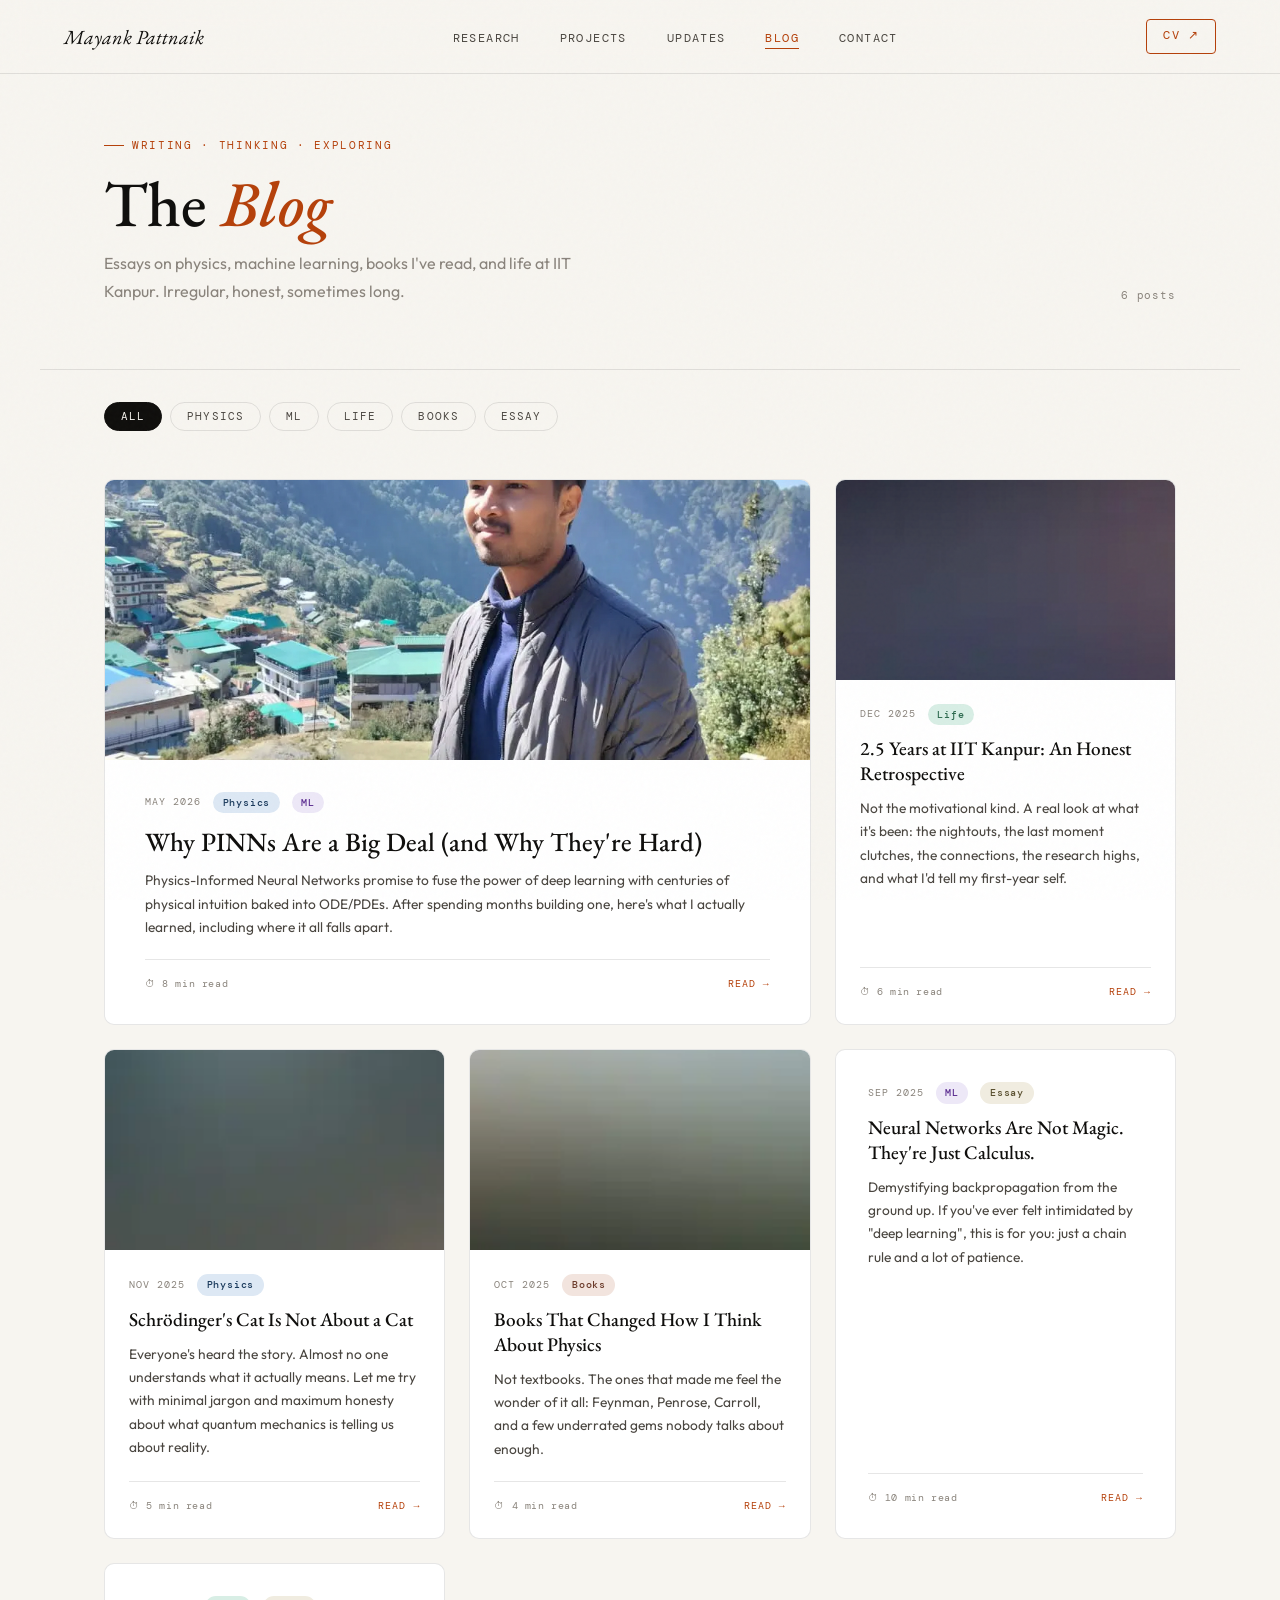
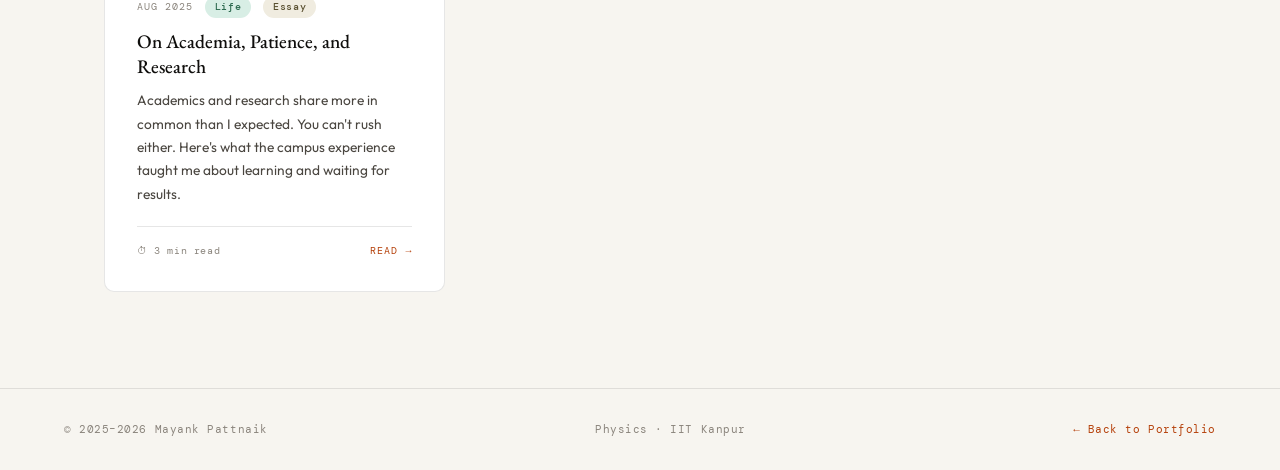
==== commit 159269ee: "blog updt Co-authored-by: Copilot <copilot@github.com>" ====
--- a/blog.html
+++ b/blog.html
@@ -549,7 +549,7 @@
     <!-- Post 1 – Featured -->
     <article class="post-card reveal" data-featured="true" data-tags="Physics,ML">
       <div class="post-img-wrap">
-        <img src="images/pic01a.jpg" alt="PINNs" class="post-img" />
+        <img src="images/pic01a.webp" loading="lazy" alt="PINNs" class="post-img" />
       </div>
       <div class="post-body">
         <div class="post-meta">
@@ -569,7 +569,7 @@
     <!-- Post 2 -->
     <article class="post-card reveal" data-tags="Life">
       <div class="post-img-wrap">
-        <img src="images/pic04.jpg" alt="IIT Life" class="post-img" />
+        <img src="images/pic04.webp" loading="lazy" alt="IIT Life" class="post-img" />
       </div>
       <div class="post-body">
         <div class="post-meta">
@@ -588,7 +588,7 @@
     <!-- Post 3 -->
     <article class="post-card reveal" data-tags="Physics">
       <div class="post-img-wrap">
-        <img src="images/pic05.jpg" alt="Quantum" class="post-img" />
+        <img src="images/pic05.webp" loading="lazy" alt="Quantum" class="post-img" />
       </div>
       <div class="post-body">
         <div class="post-meta">
@@ -607,7 +607,7 @@
     <!-- Post 4 -->
     <article class="post-card reveal" data-tags="Books">
       <div class="post-img-wrap">
-        <img src="images/pic06.jpg" alt="Books" class="post-img" />
+        <img src="images/pic06.webp" loading="lazy" alt="Books" class="post-img" />
       </div>
       <div class="post-body">
         <div class="post-meta">
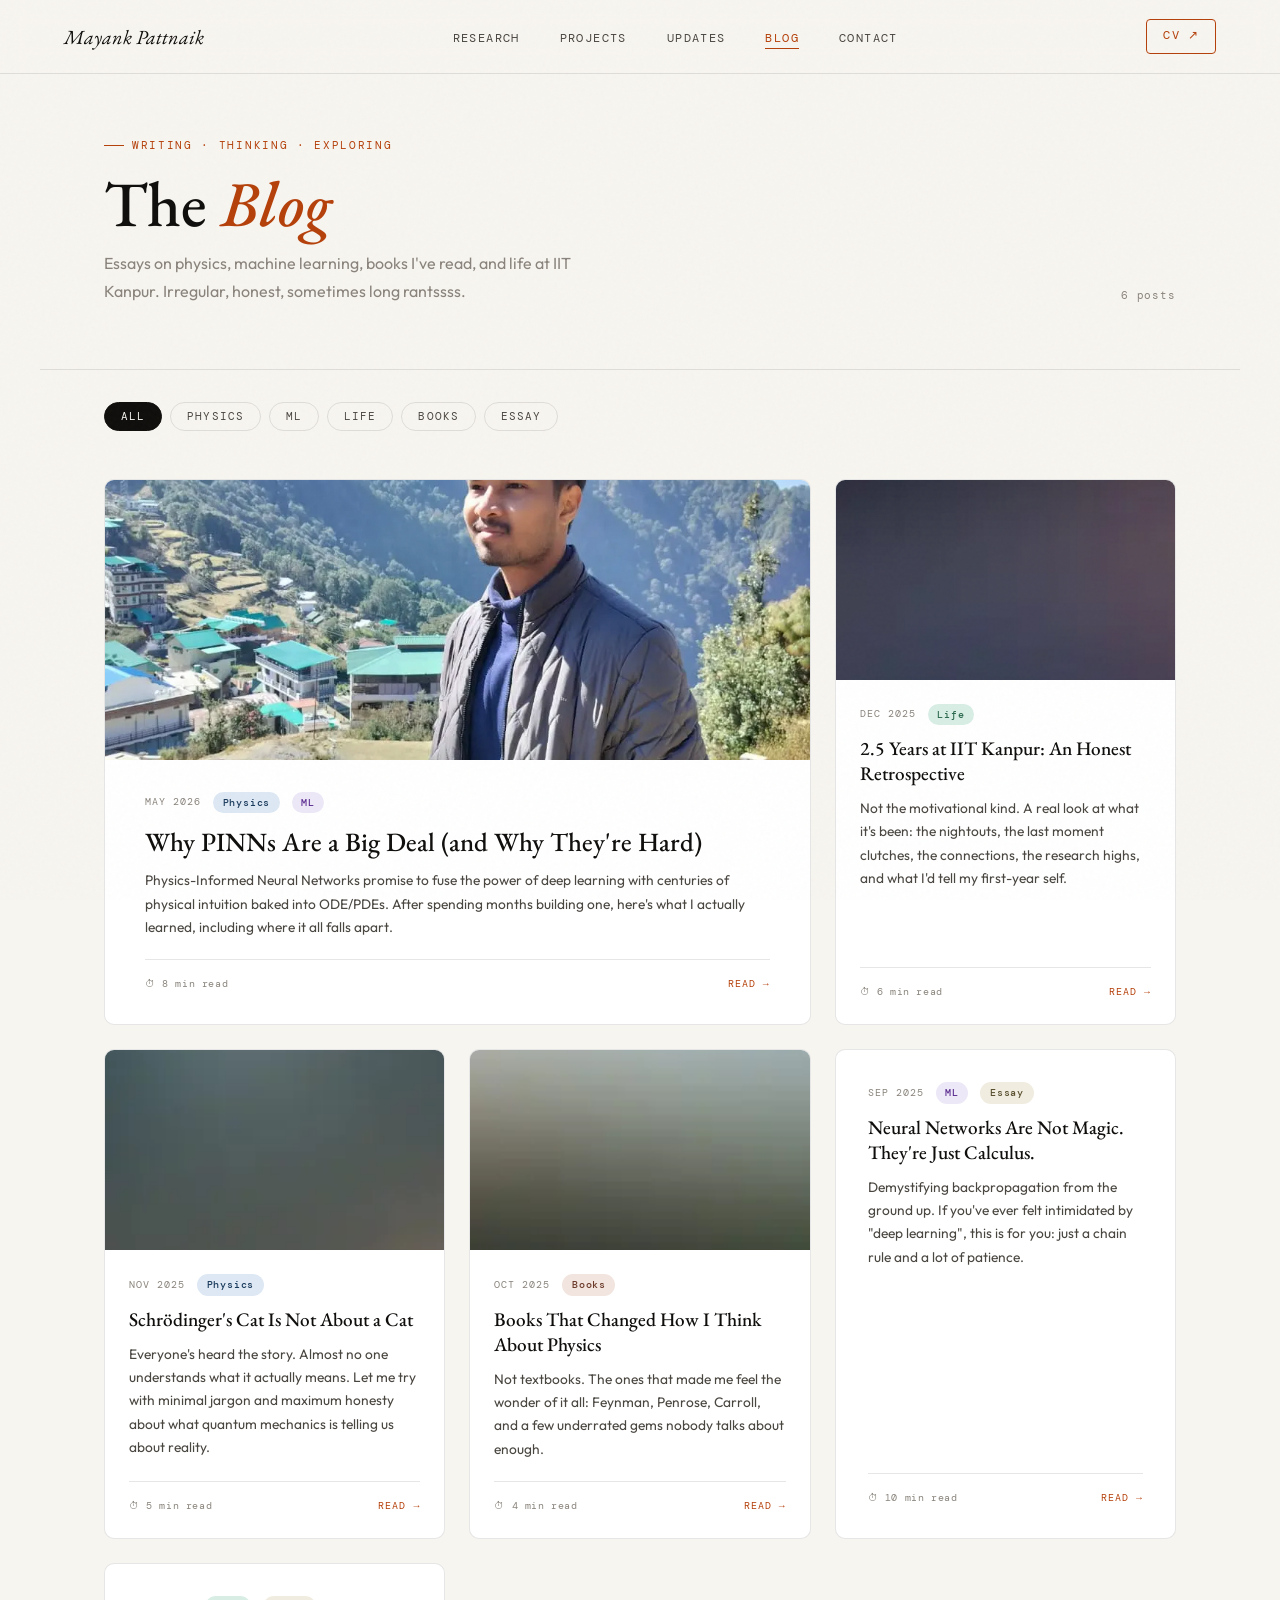
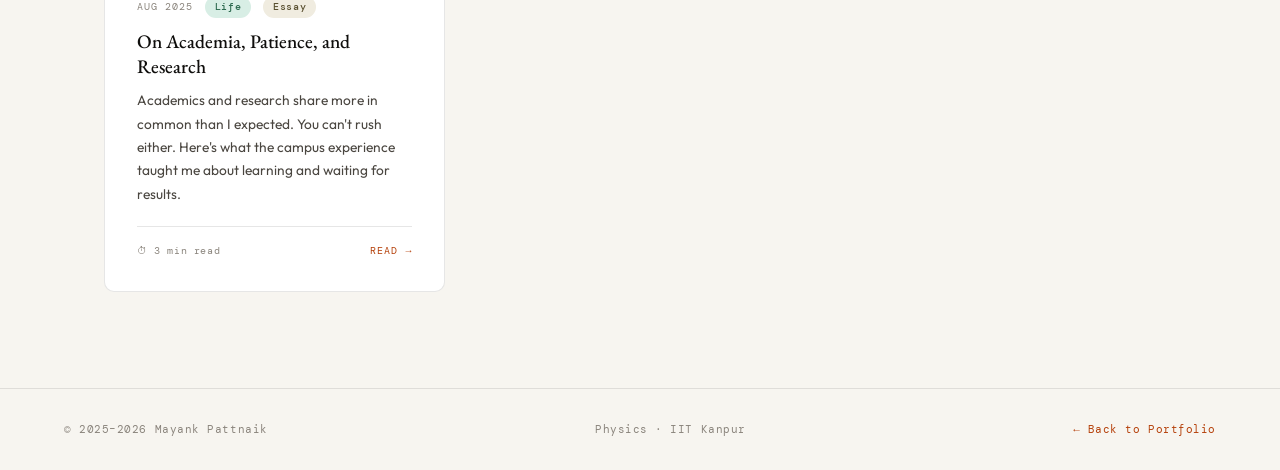
==== commit b8d61f40: "minor updts Co-authored-by: Copilot <copilot@github.com>" ====
--- a/blog.html
+++ b/blog.html
@@ -528,7 +528,7 @@
     <div>
       <div class="page-tag">Writing · Thinking · Exploring</div>
       <h1 class="page-title">The <em>Blog</em></h1>
-      <p class="page-sub">Essays on physics, machine learning, books I've read, and life at IIT Kanpur. Irregular, honest, sometimes long.</p>
+      <p class="page-sub">Essays on physics, machine learning, books I've read, and life at IIT Kanpur. Irregular, honest, sometimes long rantssss.</p>
     </div>
     <div class="post-count" id="post-count">— posts</div>
   </div>
@@ -714,8 +714,8 @@
           <p>IIT Kanpur is extraordinary, and it is exhausting. Those two things are not contradictory, in fact, they are deeply intertwined. The same environment that pushes you to grow past what you thought you could do will, on some days, make you question whether you belong here at all.</p>
           <p>My first year was survival mode. Adjusting to the pace, the culture, the sheer density of smart, driven people around you. It took me a long time to stop comparing myself and start building something that felt like mine.</p>
           <p>The research came in second year, almost by accident, a conversation after a lecture, a professor who took a chance, a problem that lit something up in me. That's when IIT Kanpur started feeling less like a gauntlet and more like the place I was supposed to be.</p>
-          <p>Second year brought InterIIT, late nights, a 2nd place finish, and the strange pride of doing something hard with people you trust. It also brought a lot of quiet time to read, to figure out what I actually want from physics and from life.</p>
-          <p>If you're an incoming student reading this: it will be hard. That's not a warning, it's a promise. The hard parts are what shape you.</p>
+          <p>Second year brought InterIIT, late nights, and the strange pride of doing something hard with people you trust. It also brought a lot of quiet time to read, to figure out what I actually want from physics and from life.</p>
+          <p>If you're an incoming student reading this: it will be hard but the process is enjoyable. That's not a warning, it's a promise. The hard parts are what shape you.</p>
         `
       },
       {
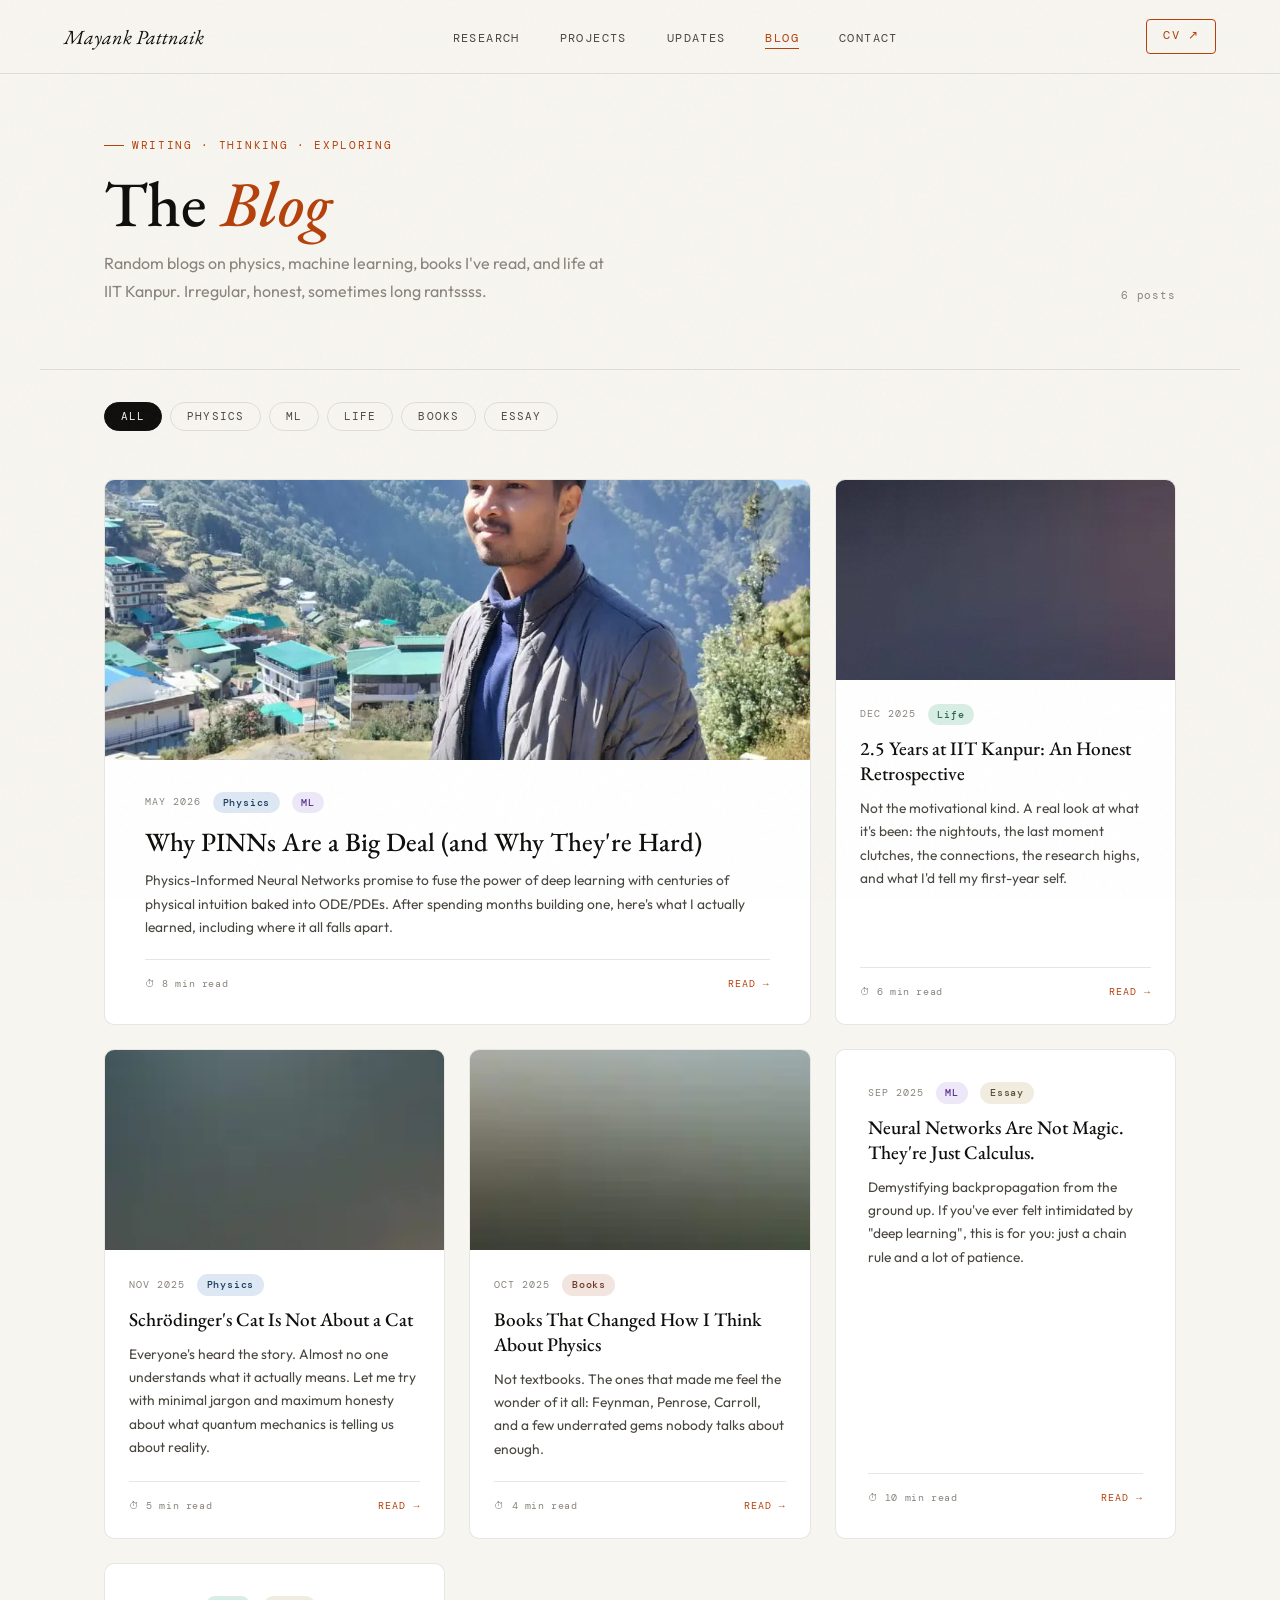
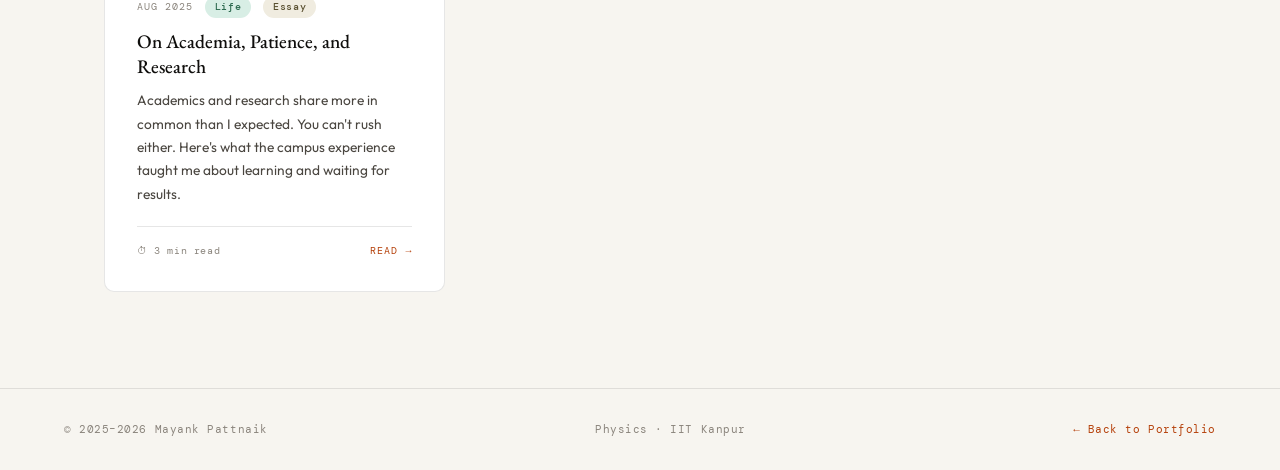
==== commit 186b2890: "minor updts 1 Co-authored-by: Copilot <copilot@github.com>" ====
--- a/blog.html
+++ b/blog.html
@@ -528,7 +528,7 @@
     <div>
       <div class="page-tag">Writing · Thinking · Exploring</div>
       <h1 class="page-title">The <em>Blog</em></h1>
-      <p class="page-sub">Essays on physics, machine learning, books I've read, and life at IIT Kanpur. Irregular, honest, sometimes long rantssss.</p>
+      <p class="page-sub">Random blogs on physics, machine learning, books I've read, and life at IIT Kanpur. Irregular, honest, sometimes long rantssss.</p>
     </div>
     <div class="post-count" id="post-count">— posts</div>
   </div>
